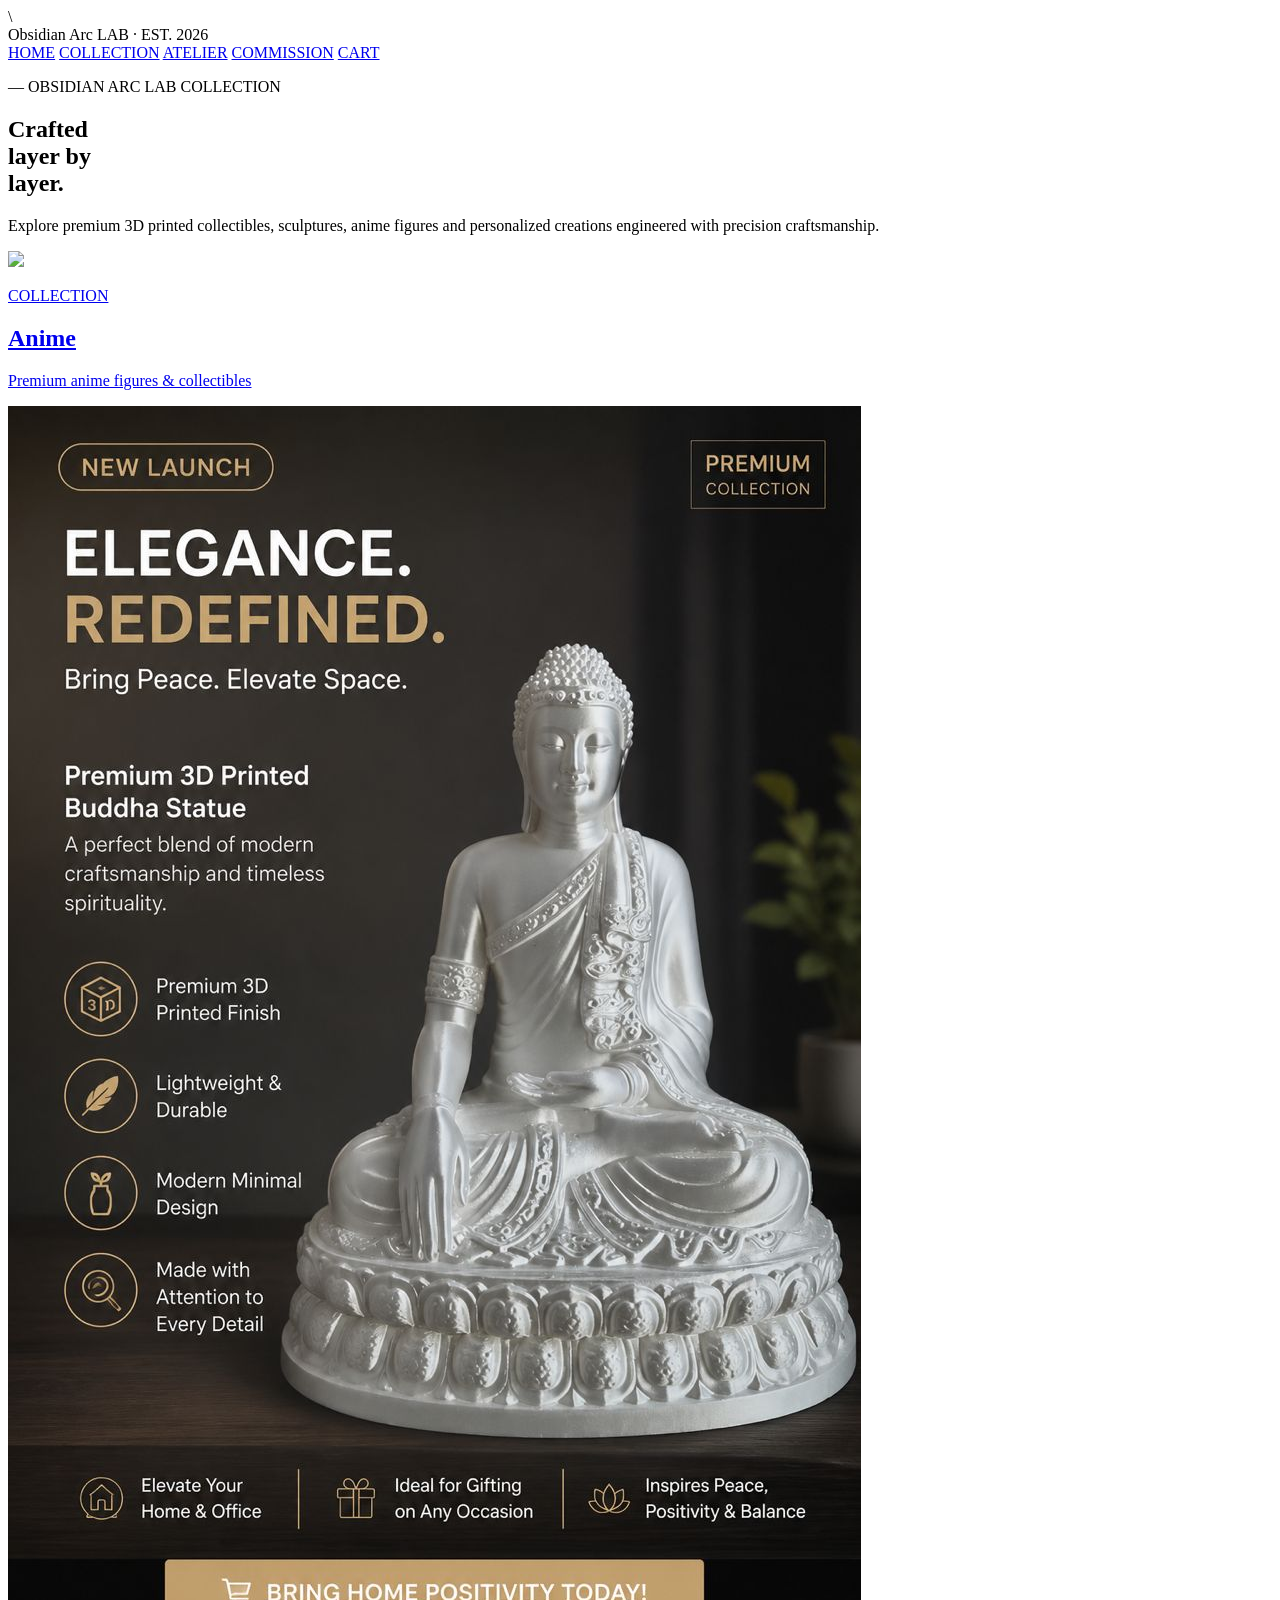
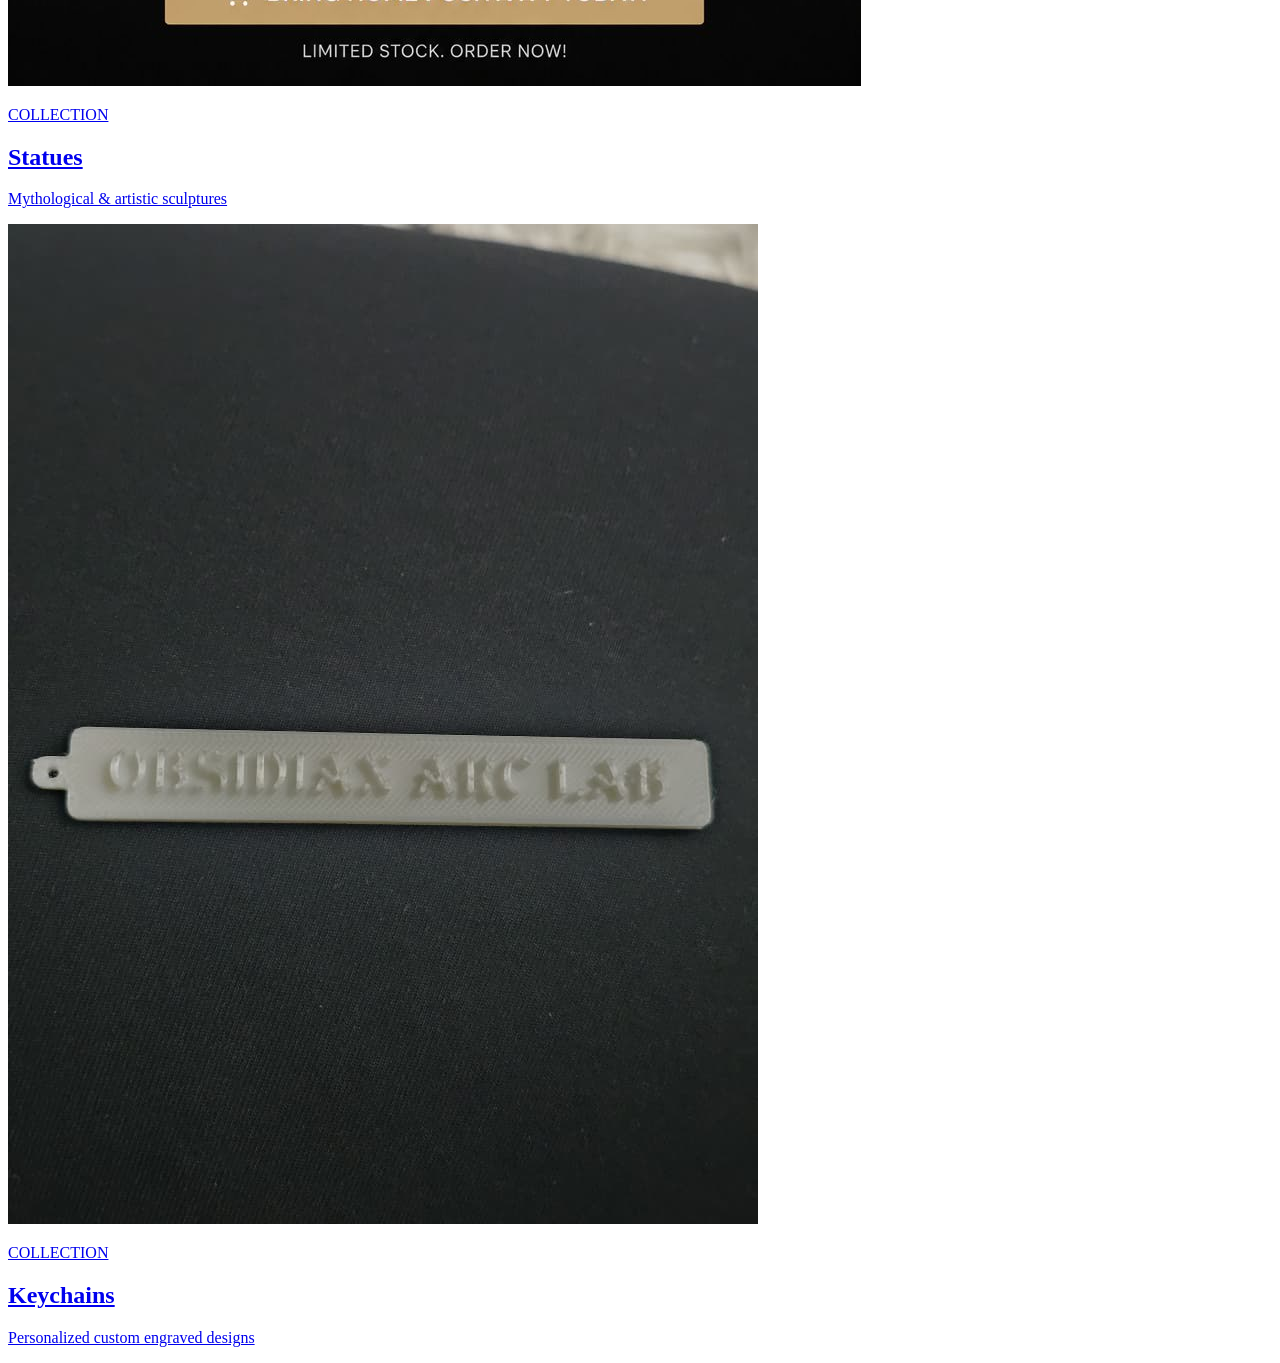
==== collection.html @ d4472408 "Add files via upload" ====
<!DOCTYPE html>
<html lang="en">
<head>
<meta charset="UTF-8">
<meta name="viewport" content="width=device-width, initial-scale=1.0">

<title>Collection | Obsidian Arc Lab</title>

<link rel="stylesheet" href="style.css">
</head>

<body class="collection-page">

\<!-- NAVBAR -->

<header class="navbar">
  <div class="logo">
    Obsidian Arc
    <span>LAB · EST. 2026</span>
  </div>

  <nav>
    <a href="index.html">HOME</a>
    <a href="collection.html">COLLECTION</a>
    <a href="atelier.html">ATELIER</a>
    <a href="commission.html">COMMISSION</a>
    <a href="cart.html">CART</a>
  </nav>
</header>
<!-- HERO -->
<section class="collection-hero">

  <div class="collection-overlay"></div>

  <div class="collection-content">

    <p class="small">
      — OBSIDIAN ARC LAB COLLECTION
    </p>

    <h1 class="collection-title">
      Crafted<br>
      layer by<br>
      <span>layer.</span>
    </h1>

    <p class="collection-desc">
      Explore premium 3D printed collectibles,
      sculptures, anime figures and personalized
      creations engineered with precision craftsmanship.
    </p>

  </div>

</section>



<!-- COLLECTION CATEGORY GRID -->
<section class="category-grid">

  <!-- ANIME -->
  <a href="anime.html" class="category-card">

    <img src="anime.jpeg">
    <div class="category-info">

      <p class="category-small">
        COLLECTION
      </p>

      <h2>Anime</h2>

      <p class="category-text">
        Premium anime figures & collectibles
      </p>

    </div>

  </a>

  <!-- STATUES -->
  <a href="statues.html" class="category-card">

    <img src="STATUE.jpeg">
    <div class="category-info">

      <p class="category-small">
        COLLECTION
      </p>

      <h2>Statues</h2>

      <p class="category-text">
        Mythological & artistic sculptures
      </p>

    </div>

  </a>

  <!-- KEYCHAINS -->
  <a href="keychains.html" class="category-card">

    <img
    src="KEYCHAIN.jpeg">

    <div class="category-info">

      <p class="category-small">
        COLLECTION
      </p>

      <h2>Keychains</h2>

      <p class="category-text">
        Personalized custom engraved designs
      </p>

    </div>

  </a>

</section>

</body>
</html>
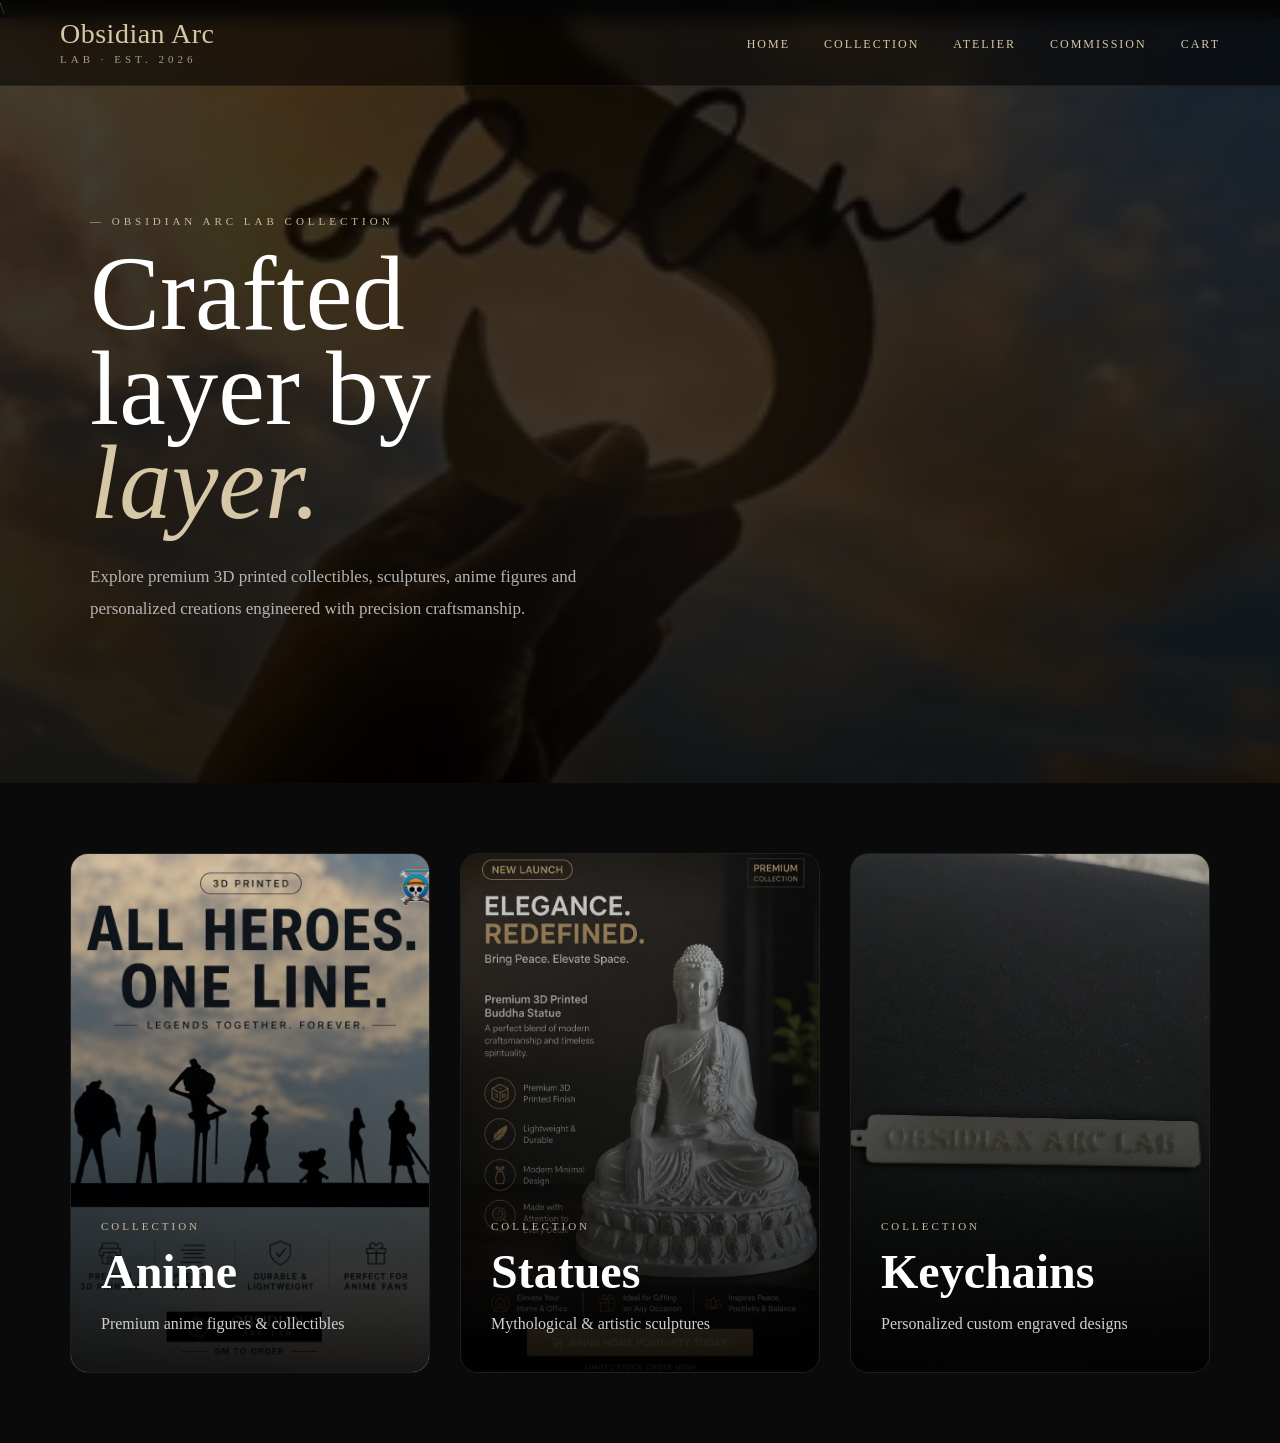
==== commit d880c7be: "Update collection.html" ====
--- a/collection.html
+++ b/collection.html
@@ -82,7 +82,7 @@
   <!-- STATUES -->
   <a href="statues.html" class="category-card">
 
-    <img src="STATUE.jpeg">
+    <img src="statue.jpeg">
     <div class="category-info">
 
       <p class="category-small">
@@ -103,7 +103,7 @@
   <a href="keychains.html" class="category-card">
 
     <img
-    src="KEYCHAIN.jpeg">
+    src="keychain.jpeg">
 
     <div class="category-info">
 
@@ -124,4 +124,4 @@
 </section>
 
 </body>
-</html>+</html>
--- a/style.css
+++ b/style.css
@@ -0,0 +1,2085 @@
+*{
+  margin:0;
+  padding:0;
+  box-sizing:border-box;
+  font-family:"Georgia", serif;
+}
+
+.navbar{
+  backdrop-filter:blur(18px);
+  border-bottom:1px solid rgba(255,255,255,.05);
+}
+
+body{
+  background:#090909;
+  color:#fff;
+  overflow-x:hidden;
+}
+
+/* NAVBAR */
+.navbar,
+header{
+  position:fixed;
+  top:0;
+  left:0;
+  width:100%;
+  display:flex;
+  justify-content:space-between;
+  align-items:center;
+  padding:20px 60px;
+  z-index:1000;
+  background:rgba(0,0,0,0.55);
+  backdrop-filter:blur(10px);
+}
+
+.logo{
+  display:flex;
+  flex-direction:column;
+  color:#d6c7a6;
+  line-height:1;
+  font-family:'Cormorant Garamond', serif;
+  font-size:28px;
+  font-weight:500;
+  letter-spacing:.5px;
+}
+
+.logo span{
+  margin-top:6px;
+  font-size:11px;
+  letter-spacing:4px;
+  opacity:.75;
+  text-transform:uppercase;
+}
+
+nav a,
+header a{
+  margin-left:30px;
+  text-decoration:none;
+  color:#d6c7a6;
+  font-size:12px;
+  letter-spacing:2px;
+  transition:.3s;
+}
+
+nav a:hover{
+  color:white;
+
+  text-shadow:
+  0 0 12px rgba(214,199,166,.5);
+}
+
+/* HOME HERO
+.hero{
+  height:100vh;
+  background:
+    linear-gradient(rgba(0,0,0,.45), rgba(0,0,0,.65)),
+    url("main_wallpaper.png")
+    center/cover no-repeat;
+
+  display:flex;
+  align-items:center;
+  padding-left:90px;
+} */
+
+.hero-content{
+  max-width:650px;
+  position:relative;
+  z-index:2;
+}
+
+.small{
+  color:#cbb89d;
+  letter-spacing:4px;
+  font-size:11px;
+  margin-bottom:20px;
+}
+
+.hero h1{
+  font-size:88px;
+  line-height:.92;
+  font-weight:500;
+}
+
+.hero h1 span{
+  color:#cbb89d;
+  font-style:italic;
+}
+
+.desc{
+  margin-top:25px;
+  color:#aaa;
+  max-width:420px;
+  line-height:1.7;
+  font-size:15px;
+}
+
+.btn{
+  display:inline-block;
+  margin-top:35px;
+  padding:14px 28px;
+  border:1px solid #cbb89d;
+  color:#cbb89d;
+  text-decoration:none;
+  letter-spacing:2px;
+  font-size:12px;
+  transition:.3s;
+}
+
+.btn:hover{
+  background:#cbb89d;
+  color:black;
+}
+
+/* COLLECTION PAGE */
+.collection-page{
+  background:#0a0a0a;
+}
+
+.collection-hero{
+  height:75vh;
+  background:
+    linear-gradient(rgba(0,0,0,.55), rgba(0,0,0,.72)),
+    url("https://images.unsplash.com/photo-1516574187841-cb9cc2ca948b?q=80&w=1600&auto=format&fit=crop")
+    center/cover no-repeat;
+  display:flex;
+  align-items:center;
+  padding-left:90px;
+}
+
+.collection-content{
+  max-width:650px;
+}
+
+.collection-title{
+  font-size:95px;
+  line-height:.9;
+  margin-top:20px;
+  font-weight:500;
+}
+
+.collection-desc{
+  margin-top:25px;
+  color:#aaa;
+  max-width:500px;
+  line-height:1.8;
+}
+
+.category-grid{
+  display:grid;
+  grid-template-columns:repeat(auto-fit,minmax(320px,1fr));
+  gap:30px;
+  padding:70px;
+}
+
+.category-card{
+  position:relative;
+  height:520px;
+  overflow:hidden;
+  border:1px solid #1f1f1f;
+  text-decoration:none;
+  background:#111;
+  transition:.4s;
+  border-radius:18px;
+}
+
+.category-card:hover{
+  transform:translateY(-10px);
+  border-color:#cbb89d;
+}
+
+.category-card img{
+  width:100%;
+  height:100%;
+  object-fit:cover;
+  transition:.6s;
+}
+
+.category-card:hover img{
+  transform:scale(1.08);
+}
+
+.category-card::after{
+  content:"";
+  position:absolute;
+  inset:0;
+  background:linear-gradient(to top, rgba(0,0,0,.9), rgba(0,0,0,.15));
+}
+
+.category-info{
+  position:absolute;
+  left:30px;
+  bottom:35px;
+  z-index:2;
+}
+
+.category-small{
+  color:#cbb89d;
+  font-size:11px;
+  letter-spacing:3px;
+  margin-bottom:12px;
+}
+
+.category-info h2{
+  font-size:48px;
+  margin-bottom:12px;
+  color:white;
+}
+
+.category-text{
+  color:#d0d0d0;
+  line-height:1.6;
+  max-width:260px;
+}
+
+/* STATUE / KEYCHAIN PAGE */
+.statue-page{
+  background:#090909;
+  color:white;
+}
+
+.statue-hero{
+  padding:150px 70px 60px;
+  text-align:center;
+}
+
+.statue-hero h1{
+  font-size:70px;
+  color:#d6c7a6;
+  line-height:1;
+}
+
+.statue-hero p{
+  color:#aaa;
+  max-width:650px;
+  margin:15px auto;
+  line-height:1.7;
+}
+
+.statue-list{
+  display:grid;
+  grid-template-columns:repeat(auto-fit,minmax(280px,1fr));
+  gap:35px;
+  padding:40px 70px 90px;
+}
+
+.statue-thumb{
+  background:#111;
+  border:1px solid #222;
+  cursor:pointer;
+  overflow:hidden;
+  transition:.4s;
+  text-align:center;
+  border-radius:18px;
+}
+
+.statue-thumb:hover{
+  transform:translateY(-10px);
+  border-color:#cbb89d;
+  box-shadow:0 0 30px rgba(203,184,157,.18);
+}
+
+.statue-thumb img{
+  width:100%;
+  height:380px;
+  object-fit:contain;
+  background:#181818;
+  padding:25px;
+}
+
+.statue-thumb h2{
+  padding:22px;
+  color:#d6c7a6;
+  font-size:28px;
+}
+
+/* MODAL */
+.modal{
+  position:fixed;
+  inset:0;
+  background:rgba(0,0,0,.88);
+  display:none;
+  justify-content:center;
+  align-items:center;
+  z-index:9999;
+  padding:30px;
+  animation:fadeIn .3s ease;
+}
+
+@keyframes fadeIn{
+  from{opacity:0;}
+  to{opacity:1;}
+}
+
+.modal-box{
+  background:#0f0f0f;
+  border:1px solid #333;
+  max-width:1200px;
+  width:100%;
+  max-height:92vh;
+  overflow:auto;
+  position:relative;
+  padding:35px;
+  border-radius:20px;
+  box-shadow:0 0 45px rgba(0,0,0,.7);
+}
+
+.close-btn{
+  position:absolute;
+  top:18px;
+  right:18px;
+  width:46px;
+  height:46px;
+  font-size:30px;
+  background:#cbb89d;
+  color:black;
+  border:none;
+  cursor:pointer;
+  z-index:5;
+  border-radius:10px;
+}
+
+.modal-grid{
+  display:grid;
+  grid-template-columns:1fr 1fr;
+  gap:35px;
+}
+
+.main-product-img{
+  width:100%;
+  height:520px;
+  object-fit:contain;
+  background:#181818;
+  padding:25px;
+  border:1px solid #444;
+  border-radius:16px;
+}
+
+.angle-row{
+  display:grid;
+  grid-template-columns:repeat(3,1fr);
+  gap:12px;
+  margin-top:12px;
+}
+
+.angle-row img{
+  height:120px;
+  width:100%;
+  object-fit:contain;
+  cursor:pointer;
+  border:1px solid #333;
+  background:#181818;
+  transition:.3s;
+  padding:10px;
+  border-radius:12px;
+}
+
+.angle-row img:hover{
+  border-color:#cbb89d;
+  box-shadow:0 0 18px rgba(203,184,157,.25);
+}
+
+.detail-info h2{
+  font-size:50px;
+  color:#fff;
+  margin-bottom:15px;
+  line-height:1;
+}
+
+.detail-info p{
+  color:#ccc;
+  line-height:1.7;
+  margin-bottom:8px;
+}
+
+.detail-info label{
+  display:block;
+  color:#cbb89d;
+  margin-top:18px;
+  margin-bottom:8px;
+}
+
+.detail-info select,
+.detail-info input{
+  width:100%;
+  padding:15px;
+  background:#1a1a1a;
+  color:white;
+  border:1px solid #333;
+  margin-bottom:12px;
+  border-radius:12px;
+}
+
+.price{
+  color:#cbb89d !important;
+  font-size:28px;
+  font-weight:bold;
+}
+
+.warning-text{
+  color:#ff7777;
+  font-size:13px;
+  margin-bottom:12px;
+}
+
+/* BUTTONS */
+button{
+  width:100%;
+  padding:15px;
+  background:#cbb89d;
+  border:none;
+  cursor:pointer;
+  font-weight:bold;
+  letter-spacing:2px;
+  transition:.3s;
+  border-radius:12px;
+}
+
+button:hover{
+  background:white;
+  color:black;
+  box-shadow:0 0 20px rgba(203,184,157,.35);
+}
+
+.whatsapp-btn{
+  margin-top:10px;
+  background:#25D366;
+  color:black;
+}
+
+.whatsapp-btn:hover{
+  background:white;
+  color:black;
+}
+
+/* CART PAGE */
+.title{
+  text-align:center;
+  margin-top:140px;
+  margin-bottom:40px;
+  font-size:45px;
+  color:#cbb89d;
+  letter-spacing:3px;
+}
+
+#cartBox{
+  max-width:700px;
+  margin:20px auto;
+  padding:20px;
+}
+
+.cartItem{
+  background:#111;
+  border:1px solid #222;
+  padding:20px;
+  margin-bottom:20px;
+  border-radius:16px;
+}
+
+.cartItem p{
+  margin-bottom:10px;
+}
+
+#total{
+  text-align:center;
+  color:#cbb89d;
+  margin:20px;
+}
+
+/* RESPONSIVE */
+@media(max-width:900px){
+  .navbar,
+  header{
+    padding:20px;
+  }
+
+  nav a,
+  header a{
+    margin-left:15px;
+    font-size:10px;
+  }
+
+  .hero,
+  .collection-hero{
+    padding:30px;
+  }
+
+  .hero h1,
+  .collection-title{
+    font-size:58px;
+  }
+
+  .statue-hero h1{
+    font-size:50px;
+  }
+
+  .category-grid,
+  .statue-list{
+    padding:25px;
+  }
+
+  .category-card{
+    height:420px;
+  }
+
+  .modal-grid{
+    grid-template-columns:1fr;
+  }
+
+  .main-product-img{
+    height:350px;
+  }
+}
+
+@media(max-width:600px){
+  .navbar,
+  header{
+    flex-direction:column;
+    gap:15px;
+  }
+
+  .hero h1,
+  .collection-title{
+    font-size:46px;
+  }
+
+  .title{
+    font-size:34px;
+  }
+
+  .statue-hero{
+    padding:150px 25px 40px;
+  }
+
+  .statue-thumb img{
+    height:320px;
+  }
+
+  .modal{
+    padding:10px;
+  }
+
+  .modal-box{
+    padding:18px;
+  }
+
+  .detail-info h2{
+    font-size:36px;
+  }
+
+  
+}
+/* =========================
+   PROFESSIONAL CART PAGE
+========================= */
+
+.cart-page{
+  background:#070707;
+  color:white;
+  min-height:100vh;
+}
+
+/* HERO */
+.cart-hero{
+  padding:120px 70px 40px;
+  text-align:center;
+}
+
+.cart-hero h1{
+  font-size:90px;
+  color:#d6c7a6;
+  margin-top:10px;
+  line-height:1;
+}
+
+.cart-hero p{
+  color:#9f9f9f;
+  margin-top:18px;
+  font-size:16px;
+  letter-spacing:.5px;
+}
+
+/* LAYOUT */
+.cart-layout{
+  display:grid;
+  grid-template-columns:2fr 1fr;
+  gap:35px;
+  padding:20px 70px 90px;
+  align-items:start;
+}
+
+/* LEFT */
+.cart-left{
+  display:flex;
+  flex-direction:column;
+  gap:25px;
+}
+
+/* CARD */
+.cart-card{
+  display:grid;
+  grid-template-columns:80px 1fr 140px;
+  gap:25px;
+  align-items:center;
+
+  background:linear-gradient(
+    145deg,
+    #111111,
+    #0b0b0b
+  );
+
+  border:1px solid #222;
+  border-radius:24px;
+
+  padding:28px;
+
+  transition:.35s;
+}
+
+.cart-card:hover{
+  transform:translateY(-6px);
+  border-color:#cbb89d;
+
+  box-shadow:
+  0 0 35px rgba(203,184,157,.08);
+}
+
+/* ICON */
+.cart-icon{
+  width:70px;
+  height:70px;
+
+  border-radius:50%;
+
+  background:#cbb89d;
+  color:black;
+
+  display:flex;
+  align-items:center;
+  justify-content:center;
+
+  font-size:28px;
+  font-weight:bold;
+
+  box-shadow:
+  0 0 20px rgba(203,184,157,.25);
+}
+
+/* DETAILS */
+.cart-details h3{
+  font-size:32px;
+  color:white;
+  margin-bottom:10px;
+}
+
+.cart-details p{
+  color:#bdbdbd;
+  margin-bottom:7px;
+  line-height:1.5;
+}
+
+.cart-price{
+  color:#d6c7a6 !important;
+  font-size:24px;
+  font-weight:bold;
+  margin-bottom:15px !important;
+}
+
+/* REMOVE BUTTON */
+.remove-btn{
+  background:#1a1a1a;
+  color:#ff8d8d;
+
+  border:1px solid #333;
+
+  padding:14px;
+  border-radius:14px;
+
+  font-size:12px;
+  letter-spacing:2px;
+  font-weight:bold;
+
+  cursor:pointer;
+  transition:.3s;
+}
+
+.remove-btn:hover{
+  background:#ff8d8d;
+  color:black;
+
+  box-shadow:
+  0 0 20px rgba(255,141,141,.3);
+}
+
+/* SUMMARY */
+.cart-summary{
+  background:linear-gradient(
+    145deg,
+    #111111,
+    #0c0c0c
+  );
+
+  border:1px solid #222;
+
+  border-radius:24px;
+
+  padding:35px;
+
+  position:sticky;
+  top:120px;
+
+  box-shadow:
+  0 0 30px rgba(0,0,0,.4);
+}
+
+.cart-summary h2{
+  color:#d6c7a6;
+  font-size:34px;
+  margin-bottom:30px;
+}
+
+/* ROWS */
+.summary-row,
+.summary-total{
+  display:flex;
+  justify-content:space-between;
+  align-items:center;
+
+  margin-bottom:22px;
+
+  color:#bcbcbc;
+}
+
+.summary-row strong{
+  color:white;
+}
+
+.summary-total{
+  margin-top:20px;
+
+  font-size:28px;
+  font-weight:bold;
+
+  color:#d6c7a6;
+}
+
+.cart-summary hr{
+  border:none;
+  border-top:1px solid #2b2b2b;
+  margin:25px 0;
+}
+
+/* BUTTONS */
+.cart-summary button{
+  width:100%;
+
+  padding:16px;
+
+  margin-top:14px;
+
+  border:none;
+  border-radius:14px;
+
+  font-weight:bold;
+  letter-spacing:2px;
+
+  cursor:pointer;
+  transition:.3s;
+}
+
+/* CHECKOUT */
+.cart-summary button:first-of-type{
+  background:#cbb89d;
+  color:black;
+}
+
+.cart-summary button:first-of-type:hover{
+  background:white;
+
+  transform:translateY(-3px);
+
+  box-shadow:
+  0 0 25px rgba(203,184,157,.35);
+}
+
+/* WHATSAPP */
+.whatsapp-btn{
+  background:#25D366 !important;
+  color:black !important;
+}
+
+.whatsapp-btn:hover{
+  background:white !important;
+  color:black !important;
+
+  transform:translateY(-3px);
+
+  box-shadow:
+  0 0 25px rgba(37,211,102,.25);
+}
+
+/* EMPTY CART */
+.empty-cart{
+  text-align:center;
+
+  background:linear-gradient(
+    145deg,
+    #111111,
+    #0b0b0b
+  );
+
+  border:1px solid #222;
+
+  border-radius:24px;
+
+  padding:70px 40px;
+}
+
+.empty-cart h2{
+  color:#d6c7a6;
+  font-size:42px;
+}
+
+.empty-cart p{
+  color:#9e9e9e;
+  margin:18px 0 35px;
+  line-height:1.7;
+}
+
+.empty-cart a{
+  display:inline-block;
+
+  background:#cbb89d;
+  color:black;
+
+  text-decoration:none;
+
+  padding:15px 28px;
+
+  border-radius:14px;
+
+  letter-spacing:2px;
+  font-weight:bold;
+
+  transition:.3s;
+}
+
+.empty-cart a:hover{
+  background:white;
+
+  transform:translateY(-3px);
+
+  box-shadow:
+  0 0 25px rgba(203,184,157,.35);
+}
+
+/* RESPONSIVE */
+@media(max-width:1000px){
+
+  .cart-layout{
+    grid-template-columns:1fr;
+  }
+
+  .cart-summary{
+    position:static;
+  }
+}
+
+@media(max-width:700px){
+
+  .cart-hero{
+    padding:150px 25px 40px;
+  }
+
+  .cart-hero h1{
+    font-size:50px;
+  }
+
+  .cart-layout{
+    padding:20px;
+  }
+
+  .cart-card{
+    grid-template-columns:1fr;
+    text-align:center;
+  }
+
+  .cart-icon{
+    margin:auto;
+  }
+
+  .cart-details h3{
+    font-size:26px;
+  }
+
+  .summary-total{
+    font-size:24px;
+  }
+}
+
+.payment-layout{
+  display:grid;
+  grid-template-columns:repeat(auto-fit,minmax(280px,1fr));
+  gap:30px;
+  padding:20px 70px;
+}
+
+.payment-card{
+  background:#111;
+  border:1px solid #222;
+  border-radius:24px;
+  padding:40px;
+  cursor:pointer;
+  transition:.3s;
+}
+
+.payment-card:hover{
+  transform:translateY(-8px);
+  border-color:#cbb89d;
+}
+
+.payment-card h2{
+  color:#d6c7a6;
+  font-size:32px;
+  margin-bottom:15px;
+}
+
+.payment-card p{
+  color:#aaa;
+}
+
+.payment-summary{
+  max-width:600px;
+  margin:40px auto 80px;
+  background:#111;
+  border:1px solid #222;
+  border-radius:24px;
+  padding:35px;
+  text-align:center;
+}
+
+.payment-summary h2{
+  color:#d6c7a6;
+  margin-bottom:25px;
+}
+
+.checkout-form{
+  max-width:800px;
+  margin:0 auto 90px;
+  background:#111;
+  border:1px solid #222;
+  border-radius:24px;
+  padding:40px;
+}
+
+.checkout-form h2{
+  color:#d6c7a6;
+  margin:30px 0 15px;
+  font-size:30px;
+}
+
+.checkout-form input,
+.checkout-form textarea,
+.checkout-form select{
+  width:100%;
+  padding:15px;
+  margin-bottom:15px;
+  background:#1a1a1a;
+  border:1px solid #333;
+  color:white;
+  border-radius:12px;
+}
+
+.checkout-form textarea{
+  min-height:120px;
+  resize:none;
+}
+
+.qr-box{
+  display:none;
+  text-align:center;
+  background:#0b0b0b;
+  border:1px solid #333;
+  border-radius:18px;
+  padding:25px;
+  margin-bottom:20px;
+}
+
+.qr-box img{
+  width:220px;
+  height:220px;
+  object-fit:contain;
+  background:white;
+  padding:10px;
+  border-radius:12px;
+}
+
+#referenceId,
+#receiptUpload{
+  display:none;
+}
+
+
+/* =========================
+   SUCCESS POPUP
+========================= */
+
+.success-popup{
+  position:fixed;
+  inset:0;
+
+  background:rgba(0,0,0,.82);
+
+  display:flex;
+  align-items:center;
+  justify-content:center;
+
+  z-index:99999;
+
+  animation:fadeIn .3s ease;
+}
+
+.success-box{
+  width:90%;
+  max-width:520px;
+
+  background:linear-gradient(
+    145deg,
+    #111111,
+    #0a0a0a
+  );
+
+  border:1px solid #2d2d2d;
+  border-radius:28px;
+
+  padding:55px 40px;
+
+  text-align:center;
+
+  box-shadow:
+  0 0 45px rgba(0,0,0,.5);
+}
+
+.success-icon{
+  width:90px;
+  height:90px;
+
+  margin:auto auto 30px;
+
+  border-radius:50%;
+
+  background:#cbb89d;
+  color:black;
+
+  display:flex;
+  align-items:center;
+  justify-content:center;
+
+  font-size:45px;
+  font-weight:bold;
+}
+
+.success-box h2{
+  color:#d6c7a6;
+  font-size:42px;
+  margin-bottom:18px;
+}
+
+.success-box p{
+  color:#bdbdbd;
+  line-height:1.8;
+  margin-bottom:35px;
+}
+
+.success-box button{
+  width:100%;
+
+  padding:16px;
+
+  border:none;
+  border-radius:14px;
+
+  background:#cbb89d;
+  color:black;
+
+  font-weight:bold;
+  letter-spacing:2px;
+
+  cursor:pointer;
+  transition:.3s;
+}
+
+.success-box button:hover{
+  background:white;
+
+  transform:translateY(-3px);
+
+  box-shadow:
+  0 0 25px rgba(203,184,157,.35);
+}
+
+/* =========================
+   PREMIUM HOME PAGE
+========================= */
+
+*{
+  font-family:'Cormorant Garamond', serif;
+}
+
+.hero{
+  position:relative;
+  min-height:115vh;
+  display:grid;
+  grid-template-columns:1.1fr .9fr;
+  align-items:center;
+  padding:160px 90px 180px;
+  overflow:hidden;
+  background:
+  linear-gradient(
+    rgba(0,0,0,.72),
+    rgba(0,0,0,.85)
+  ),
+  /* url("https://images.unsplash.com/photo-1518770660439-4636190af475?q=80&w=1800&auto=format&fit=crop") */
+  url("main_wallpaper.png")
+  center/cover no-repeat;
+}
+
+.overlay{
+  position:absolute;
+  inset:0;
+  background:
+  radial-gradient(
+    circle at center,
+    rgba(203,184,157,.08),
+    transparent 55%
+  );
+}
+
+.hero-glow{
+  position:absolute;
+
+  width:700px;
+  height:700px;
+
+  right:-250px;
+  top:-120px;
+
+  background:
+  radial-gradient(
+    circle,
+    rgba(203,184,157,.12),
+    transparent 70%
+  );
+
+  filter:blur(20px);
+}
+
+.hero-content{
+  position:relative;
+  z-index:2;
+  max-width:700px;
+}
+
+.hero h1{
+  font-size:110px;
+  line-height:.9;
+  font-weight:500;
+  margin-top:20px;
+}
+
+.hero h1 span{
+  color:#d6c7a6;
+  font-style:italic;
+}
+
+.desc{
+  margin-top:30px;
+
+  max-width:520px;
+
+  color:#b5b5b5;
+
+  line-height:1.9;
+
+  font-size:17px;
+}
+
+.hero-buttons{
+  display:flex;
+  gap:20px;
+  margin-top:40px;
+}
+
+.btn{
+  padding:16px 30px;
+
+  background:#d6c7a6;
+  color:black;
+
+  text-decoration:none;
+
+  border-radius:14px;
+
+  letter-spacing:2px;
+  font-size:13px;
+  font-weight:bold;
+
+  transition:.3s;
+}
+
+.btn:hover{
+  background:white;
+
+  transform:translateY(-3px);
+
+  box-shadow:
+  0 0 30px rgba(203,184,157,.3);
+}
+
+.btn-outline{
+  padding:16px 30px;
+
+  border:1px solid #d6c7a6;
+
+  color:#d6c7a6;
+
+  text-decoration:none;
+
+  border-radius:14px;
+
+  letter-spacing:2px;
+  font-size:13px;
+
+  transition:.3s;
+}
+
+.btn-outline:hover{
+  background:#d6c7a6;
+  color:black;
+}
+
+.hero-side{
+  position:relative;
+  z-index:2;
+
+  display:flex;
+  justify-content:center;
+}
+
+.hero-card{
+  width:100%;
+  max-width:420px;
+
+  background:
+  linear-gradient(
+    145deg,
+    rgba(255,255,255,.05),
+    rgba(255,255,255,.02)
+  );
+
+  backdrop-filter:blur(16px);
+
+  border:1px solid rgba(255,255,255,.08);
+
+  border-radius:28px;
+
+  padding:40px;
+
+  box-shadow:
+  0 0 40px rgba(0,0,0,.45);
+}
+
+.card-small{
+  color:#d6c7a6;
+  letter-spacing:3px;
+  font-size:12px;
+}
+
+.hero-card h2{
+  font-size:56px;
+  margin:18px 0;
+}
+
+.hero-card p{
+  color:#bdbdbd;
+  line-height:1.8;
+}
+
+.hero-tags{
+  display:flex;
+  flex-wrap:wrap;
+  gap:12px;
+  margin-top:30px;
+}
+
+.hero-tags span{
+  border:1px solid rgba(255,255,255,.1);
+
+  padding:10px 16px;
+
+  border-radius:999px;
+
+  color:#d6c7a6;
+
+  font-size:11px;
+  letter-spacing:2px;
+}
+
+/* FEATURED */
+
+.featured-section{
+  padding:100px 70px;
+  background:#080808;
+}
+
+.section-title{
+  margin-bottom:50px;
+}
+
+.section-title h2{
+  font-size:70px;
+  color:#d6c7a6;
+}
+
+.featured-grid{
+  display:grid;
+  grid-template-columns:repeat(auto-fit,minmax(320px,1fr));
+  gap:30px;
+}
+
+.featured-card{
+  position:relative;
+
+  height:520px;
+
+  overflow:hidden;
+
+  border-radius:28px;
+
+  border:1px solid #1f1f1f;
+
+  text-decoration:none;
+
+  transition:.4s;
+}
+
+.featured-card:hover{
+  transform:translateY(-10px);
+
+  border-color:#d6c7a6;
+
+  box-shadow:
+  0 0 35px rgba(203,184,157,.15);
+}
+
+.featured-card img{
+  width:100%;
+  height:100%;
+  object-fit:cover;
+
+  transition:.6s;
+}
+
+.featured-card:hover img{
+  transform:scale(1.08);
+}
+
+.featured-overlay{
+  position:absolute;
+  inset:0;
+
+  background:
+  linear-gradient(
+    to top,
+    rgba(0,0,0,.92),
+    rgba(0,0,0,.15)
+  );
+
+  display:flex;
+  flex-direction:column;
+  justify-content:flex-end;
+
+  padding:35px;
+}
+
+.featured-overlay p{
+  color:#d6c7a6;
+  letter-spacing:3px;
+  font-size:12px;
+}
+
+.featured-overlay h3{
+  color:white;
+  font-size:46px;
+  margin-top:12px;
+}
+
+/* MOBILE */
+
+@media(max-width:1000px){
+
+  .hero{
+    grid-template-columns:1fr;
+    gap:50px;
+
+  padding:160px 90px 120px;
+  }
+
+  .hero h1{
+  font-size:95px;
+  }
+
+  .section-title h2{
+    font-size:50px;
+  }
+
+  .featured-section{
+    padding:80px 25px;
+  }
+}
+
+@media(max-width:700px){
+
+  .hero h1{
+    font-size:52px;
+  }
+
+  .hero-buttons{
+    flex-direction:column;
+  }
+
+  .hero-card h2{
+    font-size:42px;
+  }
+
+  .featured-overlay h3{
+    font-size:34px;
+  }
+}
+
+/* =========================
+   ATELIER PAGE
+========================= */
+
+.atelier-page{
+  background:#070707;
+  color:white;
+}
+
+.atelier-hero{
+  min-height:90vh;
+  padding:170px 80px 100px;
+  display:flex;
+  align-items:center;
+  background:
+    linear-gradient(rgba(0,0,0,.55), rgba(0,0,0,.82)),
+    url("anime.jpeg")
+    center/cover no-repeat;
+}
+
+.atelier-content{
+  max-width:850px;
+}
+
+.atelier-content h1{
+  font-size:105px;
+  line-height:.9;
+  font-weight:500;
+}
+
+.atelier-content h1 span{
+  color:#d6c7a6;
+  font-style:italic;
+}
+
+.atelier-content p{
+  max-width:620px;
+  color:#bdbdbd;
+  line-height:1.8;
+  font-size:18px;
+  margin-top:28px;
+}
+
+.atelier-story{
+  display:grid;
+  grid-template-columns:1fr 1fr;
+  gap:60px;
+  align-items:center;
+  padding:100px 80px;
+}
+
+.atelier-story h2,
+.process-section h2,
+.materials-section h2,
+.atelier-cta h2{
+  font-size:70px;
+  color:#d6c7a6;
+  line-height:1;
+  margin:20px 0;
+}
+
+.atelier-story p{
+  color:#bdbdbd;
+  line-height:1.9;
+  font-size:18px;
+}
+
+.atelier-story img{
+  width:100%;
+  height:520px;
+  object-fit:cover;
+  border-radius:28px;
+  border:1px solid #222;
+}
+
+.process-section,
+.materials-section{
+  padding:90px 80px;
+}
+
+.process-grid,
+.material-grid{
+  display:grid;
+  grid-template-columns:repeat(auto-fit,minmax(250px,1fr));
+  gap:25px;
+  margin-top:45px;
+}
+
+.process-card,
+.material-card{
+  background:linear-gradient(145deg,#111,#0b0b0b);
+  border:1px solid #222;
+  border-radius:24px;
+  padding:35px;
+  transition:.3s;
+}
+
+.process-card:hover,
+.material-card:hover{
+  transform:translateY(-8px);
+  border-color:#d6c7a6;
+}
+
+.process-card span{
+  color:#d6c7a6;
+  letter-spacing:3px;
+  font-size:13px;
+}
+
+.process-card h3,
+.material-card h3{
+  font-size:34px;
+  color:white;
+  margin:18px 0;
+}
+
+.process-card p,
+.material-card p{
+  color:#aaa;
+  line-height:1.7;
+}
+
+.atelier-cta{
+  margin:80px;
+  padding:70px;
+  text-align:center;
+  border-radius:32px;
+  border:1px solid #222;
+  background:
+    linear-gradient(rgba(0,0,0,.65), rgba(0,0,0,.85)),
+    url("https://images.unsplash.com/photo-1581090700227-1e37b190418e?q=80&w=1600&auto=format&fit=crop")
+    center/cover no-repeat;
+}
+
+.atelier-cta p{
+  max-width:650px;
+  margin:20px auto 35px;
+  color:#bdbdbd;
+  line-height:1.8;
+}
+
+.atelier-cta a{
+  display:inline-block;
+  padding:16px 32px;
+  background:#d6c7a6;
+  color:black;
+  text-decoration:none;
+  border-radius:14px;
+  letter-spacing:2px;
+  font-weight:bold;
+}
+
+@media(max-width:900px){
+  .atelier-hero{
+    padding:150px 30px 80px;
+  }
+
+  .atelier-content h1{
+    font-size:58px;
+  }
+
+  .atelier-story{
+    grid-template-columns:1fr;
+    padding:70px 30px;
+  }
+
+  .process-section,
+  .materials-section{
+    padding:70px 30px;
+  }
+
+  .atelier-story h2,
+  .process-section h2,
+  .materials-section h2,
+  .atelier-cta h2{
+    font-size:45px;
+  }
+
+  .atelier-cta{
+    margin:30px;
+    padding:45px 25px;
+  }
+}
+
+/* =========================
+   WHY SECTION
+========================= */
+
+.why-section{
+  padding:110px 80px;
+  background:#070707;
+}
+
+.why-grid{
+  display:grid;
+  grid-template-columns:repeat(auto-fit,minmax(280px,1fr));
+  gap:30px;
+  margin-top:50px;
+}
+
+.why-card{
+  background:
+  linear-gradient(
+    145deg,
+    #111,
+    #0a0a0a
+  );
+
+  border:1px solid #1f1f1f;
+
+  border-radius:28px;
+
+  padding:40px;
+
+  transition:.35s;
+}
+
+.why-card:hover{
+  transform:translateY(-10px);
+
+  border-color:#d6c7a6;
+
+  box-shadow:
+  0 0 35px rgba(203,184,157,.12);
+}
+
+.why-card h3{
+  font-size:40px;
+  margin-bottom:20px;
+  color:#d6c7a6;
+}
+
+.why-card p{
+  color:#aaa;
+  line-height:1.8;
+}
+
+/* =========================
+   PARALLAX
+========================= */
+
+/* .parallax-section{   PIC
+  position:relative;
+
+  min-height:80vh;
+
+  display:flex;
+  align-items:center;
+  justify-content:center;
+
+  text-align:center;
+
+  background:
+  url("custom3.MP4")
+  center/cover fixed no-repeat;
+
+  overflow:hidden;
+} */
+
+
+.parallax-section{
+  position:relative;
+  height:100vh;
+  overflow:hidden;
+
+  display:flex;
+  align-items:center;
+  justify-content:center;
+  text-align:center;
+}
+
+.parallax-video{
+  position:absolute;
+  top:90%;
+  left:50%;
+
+  min-width:100%;
+  min-height:100%;
+
+  width:auto;
+  height:auto;
+
+  transform:translate(-50%, -50%);
+
+  z-index:-2;
+}
+
+
+/* .parallax-overlay{  PIC
+  position:absolute;
+  inset:0;
+
+  background:
+  linear-gradient(
+    rgba(0,0,0,.75),
+    rgba(0,0,0,.82)
+  );
+} */
+
+.parallax-overlay{
+  position:absolute;
+  inset:0;
+  background:rgba(0,0,0,.45);
+  z-index:-1;
+}
+
+.parallax-content{
+  position:relative;
+  z-index:2;
+
+  max-width:800px;
+
+  padding:40px;
+}
+
+.parallax-content h2{
+  font-size:90px;
+  line-height:.95;
+
+  margin:20px 0;
+
+  color:#d6c7a6;
+}
+
+.parallax-content p{
+  color:#bdbdbd;
+  line-height:1.9;
+  margin-bottom:35px;
+}
+
+.parallax-content a{
+  display:inline-block;
+
+  padding:16px 34px;
+
+  background:#d6c7a6;
+  color:black;
+
+  text-decoration:none;
+
+  border-radius:14px;
+
+  letter-spacing:2px;
+  font-weight:bold;
+}
+
+/* =========================
+   SOCIAL
+========================= */
+
+.social-section{
+  padding:110px 80px;
+  text-align:center;
+  background:#080808;
+}
+
+.social-section h2{
+  font-size:70px;
+  color:#d6c7a6;
+  margin:20px 0 50px;
+}
+
+.social-grid{
+  display:flex;
+  flex-wrap:wrap;
+  justify-content:center;
+  gap:20px;
+}
+
+.social-grid a{
+  padding:18px 30px;
+
+  border:1px solid #2b2b2b;
+
+  border-radius:999px;
+
+  color:#d6c7a6;
+
+  text-decoration:none;
+
+  letter-spacing:2px;
+  font-size:13px;
+
+  transition:.3s;
+}
+
+.social-grid a:hover{
+  background:#d6c7a6;
+  color:black;
+
+  transform:translateY(-4px);
+}
+
+/* =========================
+   FOOTER
+========================= */
+
+.footer{
+  padding:70px 30px 40px;
+
+  border-top:1px solid #1f1f1f;
+
+  background:black;
+
+  text-align:center;
+}
+
+.footer-logo h2{
+  font-size:42px;
+  color:#d6c7a6;
+}
+
+.footer-logo p{
+  color:#777;
+  letter-spacing:4px;
+  margin-top:10px;
+}
+
+.footer-links{
+  display:flex;
+  justify-content:center;
+  flex-wrap:wrap;
+  gap:25px;
+
+  margin:40px 0;
+}
+
+.footer-links a{
+  color:#bdbdbd;
+  text-decoration:none;
+  letter-spacing:2px;
+  font-size:13px;
+}
+
+.footer-copy{
+  color:#666;
+  font-size:13px;
+}
+
+/* =========================
+   MOBILE
+========================= */
+
+@media(max-width:768px){
+
+  .why-section,
+  .social-section{
+    padding:80px 25px;
+  }
+
+  .social-section h2,
+  .parallax-content h2{
+    font-size:48px;
+  }
+
+  .parallax-content{
+    padding:30px;
+  }
+}
+
+.collection-title span{
+  color:#d6c7a6;
+  font-style:italic;
+}
+
+.collection-hero{
+  position:relative;
+
+  min-height:85vh;
+
+  display:flex;
+  align-items:center;
+
+  padding:160px 90px 120px;
+
+  overflow:hidden;
+
+  background:
+  linear-gradient(
+    rgba(0,0,0,.72),
+    rgba(0,0,0,.88)
+  ),
+  url("r.png")
+  center/cover no-repeat;
+}
+
+.collection-overlay{
+  position:absolute;
+  inset:0;
+
+  background:
+  radial-gradient(
+    circle at center,
+    rgba(203,184,157,.08),
+    transparent 55%
+  );
+}
+
+.collection-content{
+  position:relative;
+  z-index:2;
+  max-width:720px;
+}
+
+.collection-title{
+  font-size:105px;
+  line-height:.9;
+  margin-top:20px;
+  font-weight:500;
+}
+
+.collection-desc{
+  margin-top:30px;
+
+  color:#b5b5b5;
+
+  max-width:520px;
+
+  line-height:1.9;
+
+  font-size:17px;
+}
+
+
+/* COMMISSION BANNER */
+
+.commission-banner{
+    padding:100px 8%;
+    background:
+    linear-gradient(rgba(11,15,20,.85),rgba(11,15,20,.92)),
+    url("pic4.png");
+    background-size:cover;
+    background-position:center;
+    text-align:center;
+}
+
+.commission-banner-content{
+    max-width:700px;
+    margin:auto;
+}
+
+.commission-content h1{
+    font-size:78px;
+    line-height:0.9;
+    letter-spacing:-2px;
+    max-width:550px;
+}
+
+.commission-banner h2{
+    font-size:60px;
+    margin:20px 0;
+}
+
+.commission-banner p{
+    color:#aaa;
+    line-height:1.8;
+    margin-bottom:35px;
+}
+
+.commission-hero{
+  min-height:100vh;
+  position:relative;
+  background:
+    linear-gradient(rgba(11,15,20,.75),rgba(11,15,20,.95)),
+    url("pic4.png");
+  background-size:cover;
+  background-position:center;
+  display:flex;
+  align-items:center;
+  padding:120px 8%;
+}
+
+.commission-hero::after{
+    content:"";
+    position:absolute;
+    right:10%;
+    top:50%;
+    width:400px;
+    height:400px;
+    background:rgba(194,166,107,0.08);
+    filter:blur(100px);
+    border-radius:50%;
+}
+
+.commission-content{
+  max-width:650px;
+  position:relative;
+  z-index:2;
+     font-size:95px;
+    line-height:0.95;
+}
+
+.commission-section{
+  padding:90px 8%;
+  background:#0b0f14;
+}
+
+.commission-grid{
+  display:grid;
+  grid-template-columns:repeat(auto-fit,minmax(230px,1fr));
+  gap:25px;
+  margin-top:45px;
+}
+
+.commission-card{
+  background:rgba(255,255,255,0.04);
+  border:1px solid rgba(194,166,107,0.25);
+  padding:35px;
+  border-radius:18px;
+  transition:.3s;
+}
+
+.commission-card:hover{
+  transform:translateY(-8px);
+  border-color:#c2a66b;
+}
+
+.commission-card h3{
+  color:#c2a66b;
+  margin-bottom:15px;
+  font-size:24px;
+}
+
+.commission-card p{
+  color:#aaa;
+  line-height:1.7;
+}
